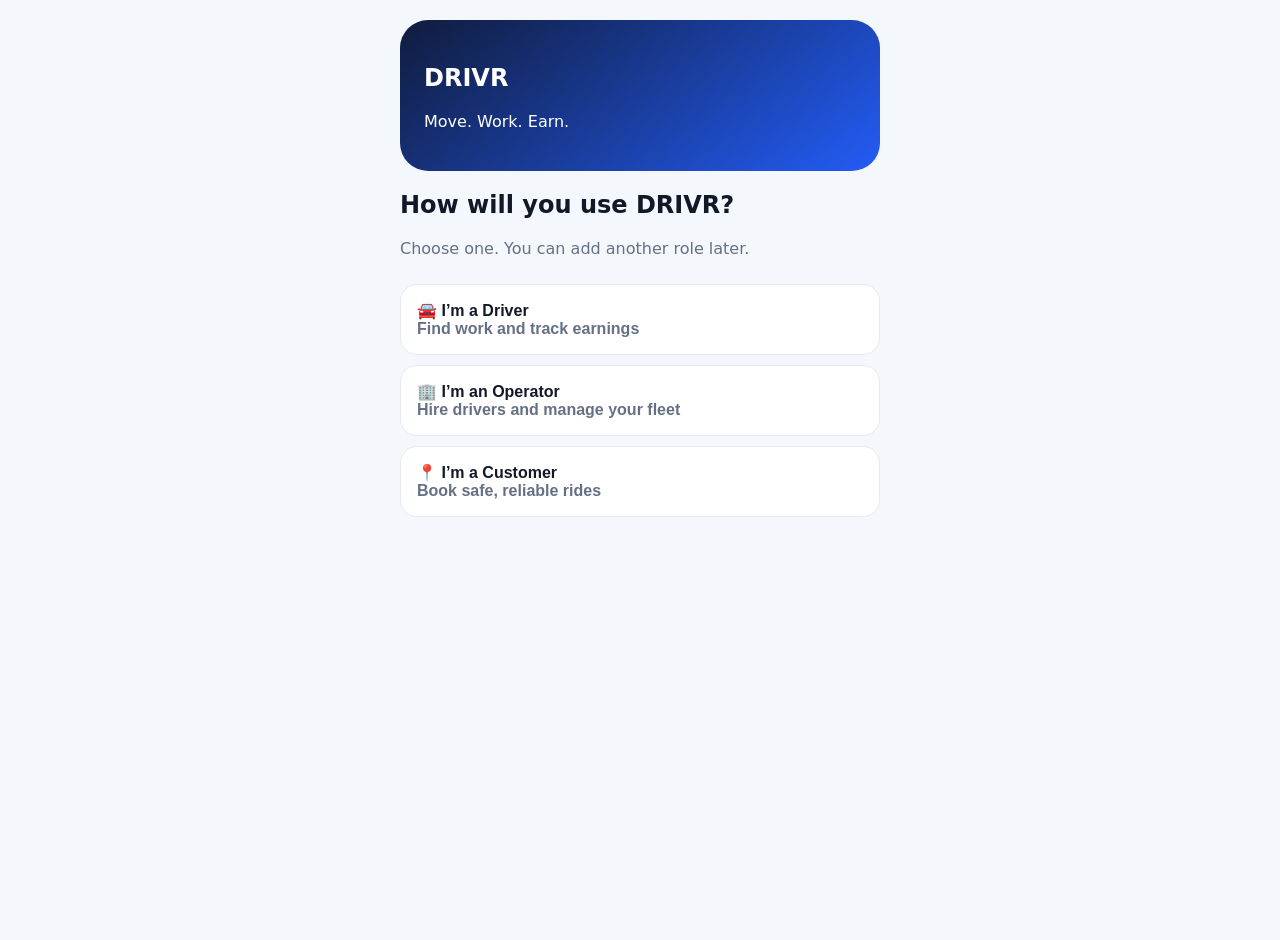
==== drivr/index.html @ 3d262dad "Publish DRIVR mobile prototype" ====
<!doctype html><html><head><meta charset="utf-8"><meta name="viewport" content="width=device-width,initial-scale=1"><title>DRIVR Prototype</title><style>body{margin:0;font-family:system-ui;background:#f4f7fb;color:#111827}.app{max-width:480px;margin:auto;min-height:100vh;padding:20px}.screen{display:none}.screen.on{display:block}.hero{background:linear-gradient(145deg,#101c3d,#235cf6);color:#fff;padding:24px;border-radius:28px}.card{background:#fff;border:1px solid #e5eaf1;border-radius:22px;padding:18px;margin-top:14px;box-shadow:0 12px 30px rgba(24,43,84,.08)}button{width:100%;min-height:56px;border:0;border-radius:17px;font-weight:800;font-size:16px;margin-top:10px}.blue{background:#235cf6;color:#fff}.green{background:#18a66a;color:#fff}.role{background:#fff;border:1px solid #e5eaf1;color:#111827;text-align:left;padding:16px}.muted{color:#667085}.nav{position:fixed;bottom:0;left:50%;transform:translateX(-50%);width:min(480px,100%);display:grid;grid-template-columns:repeat(5,1fr);background:#fff;border-top:1px solid #e5eaf1}.nav button{margin:0;border-radius:0;background:#fff;color:#667085;font-size:11px}.hidden{display:none!important}input{width:100%;height:54px;border:1px solid #e5eaf1;border-radius:15px;padding:0 14px;box-sizing:border-box;font-size:16px}.grid{display:grid;grid-template-columns:1fr 1fr;gap:10px}.tile{background:#fff;border:1px solid #e5eaf1;border-radius:20px;padding:16px;min-height:110px}.tile b{display:block;font-size:17px}.tile span{font-size:13px;color:#667085}.info{display:flex;justify-content:space-between;padding:12px 0;border-top:1px solid #e5eaf1}.info:first-child{border-top:0}@media(max-width:360px){.grid{grid-template-columns:1fr}}</style></head><body><div class="app"><section id="welcome" class="screen on"><div class="hero"><h1>DRIVR</h1><p>Move. Work. Earn.</p></div><h2>How will you use DRIVR?</h2><p class="muted">Choose one. You can add another role later.</p><button class="role" onclick="choose('d')">🚘 <b>I’m a Driver</b><br><span class="muted">Find work and track earnings</span></button><button class="role" onclick="choose('o')">🏢 <b>I’m an Operator</b><br><span class="muted">Hire drivers and manage your fleet</span></button><button class="role" onclick="choose('c')">📍 <b>I’m a Customer</b><br><span class="muted">Book safe, reliable rides</span></button></section><section id="login" class="screen"><h1>Enter your mobile number</h1><p class="muted">We’ll send a one-time code. Existing accounts are recognized automatically.</p><input placeholder="Mobile number"><button class="blue" onclick="enter()">Continue</button></section><section id="driver" class="screen"><div class="hero"><p>✓ Verified Driver</p><h1>Ready to earn?</h1><p>Jobs that match your schedule appear here.</p></div><div class="grid"><div class="tile"><b>💼 Find work</b><span>Part-time, reliever or full-time</span></div><div class="tile"><b>🚘 My shift</b><span>Target, bookings and bonuses</span></div><div class="tile"><b>⛽ Fuel prices</b><span>Nearby station prices</span></div><div class="tile"><b>🪪 Driver Passport</b><span>Your verified career profile</span></div></div><div class="card"><h2>Recommended job</h2><div class="info"><span>Revenue target</span><b>₱2,500/day</b></div><div class="info"><span>Your share</span><b>70% excess</b></div><div class="info"><span>Fuel</span><b>Operator pays</b></div><button class="blue">View opportunity</button></div></section><section id="operator" class="screen"><div class="hero"><p>✓ Verified Operator</p><h1>Fleet Dashboard</h1><p>Drivers, vehicles, protection and money in one place.</p></div><div class="grid"><div class="tile"><b>👥 Find drivers</b><span>Search verified professionals</span></div><div class="tile"><b>🚘 Fleet</b><span>Vehicles and assignments</span></div><div class="tile"><b>⛽ Fuel</b><span>Prices and efficiency</span></div><div class="tile"><b>₱ Money</b><span>Settlements and ad income</span></div></div></section><section id="customer" class="screen"><div class="hero"><h1>Where are you going?</h1><p>Book from verified drivers and operators.</p></div><div class="card"><input placeholder="Pickup"><input style="margin-top:10px" placeholder="Destination"><button class="blue">See ride options</button></div></section></div><script>let role='d';function show(id){document.querySelectorAll('.screen').forEach(x=>x.classList.remove('on'));document.getElementById(id).classList.add('on')}function choose(r){role=r;show('login')}function enter(){show(role==='d'?'driver':role==='o'?'operator':'customer')}</script></body></html>
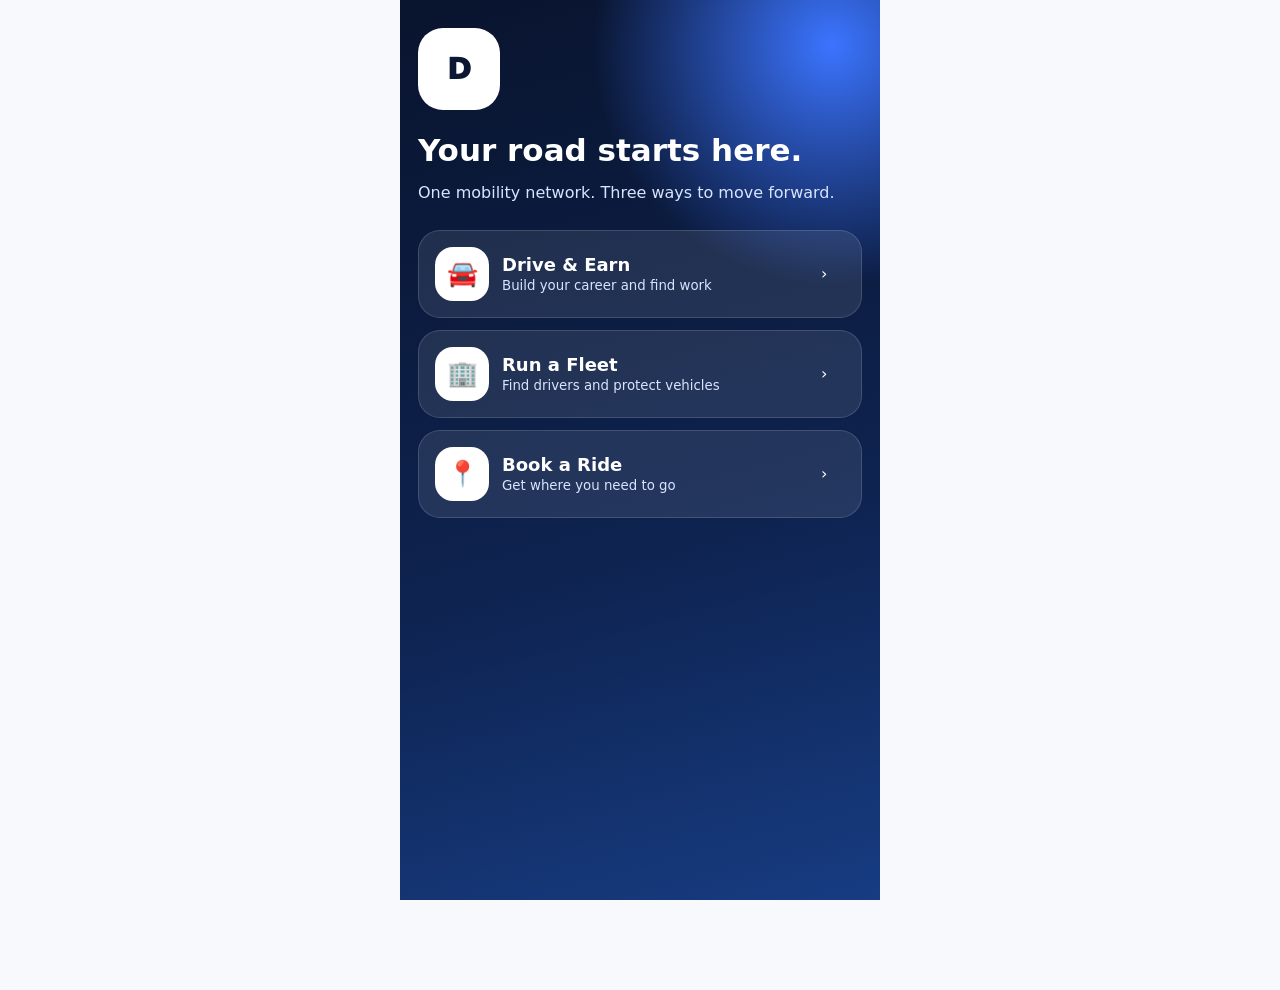
==== commit 48cc6570: "Upgrade DRIVR demo to V5 road interface" ====
--- a/drivr/index.html
+++ b/drivr/index.html
@@ -1 +1 @@
-<!doctype html><html><head><meta charset="utf-8"><meta name="viewport" content="width=device-width,initial-scale=1"><title>DRIVR Prototype</title><style>body{margin:0;font-family:system-ui;background:#f4f7fb;color:#111827}.app{max-width:480px;margin:auto;min-height:100vh;padding:20px}.screen{display:none}.screen.on{display:block}.hero{background:linear-gradient(145deg,#101c3d,#235cf6);color:#fff;padding:24px;border-radius:28px}.card{background:#fff;border:1px solid #e5eaf1;border-radius:22px;padding:18px;margin-top:14px;box-shadow:0 12px 30px rgba(24,43,84,.08)}button{width:100%;min-height:56px;border:0;border-radius:17px;font-weight:800;font-size:16px;margin-top:10px}.blue{background:#235cf6;color:#fff}.green{background:#18a66a;color:#fff}.role{background:#fff;border:1px solid #e5eaf1;color:#111827;text-align:left;padding:16px}.muted{color:#667085}.nav{position:fixed;bottom:0;left:50%;transform:translateX(-50%);width:min(480px,100%);display:grid;grid-template-columns:repeat(5,1fr);background:#fff;border-top:1px solid #e5eaf1}.nav button{margin:0;border-radius:0;background:#fff;color:#667085;font-size:11px}.hidden{display:none!important}input{width:100%;height:54px;border:1px solid #e5eaf1;border-radius:15px;padding:0 14px;box-sizing:border-box;font-size:16px}.grid{display:grid;grid-template-columns:1fr 1fr;gap:10px}.tile{background:#fff;border:1px solid #e5eaf1;border-radius:20px;padding:16px;min-height:110px}.tile b{display:block;font-size:17px}.tile span{font-size:13px;color:#667085}.info{display:flex;justify-content:space-between;padding:12px 0;border-top:1px solid #e5eaf1}.info:first-child{border-top:0}@media(max-width:360px){.grid{grid-template-columns:1fr}}</style></head><body><div class="app"><section id="welcome" class="screen on"><div class="hero"><h1>DRIVR</h1><p>Move. Work. Earn.</p></div><h2>How will you use DRIVR?</h2><p class="muted">Choose one. You can add another role later.</p><button class="role" onclick="choose('d')">🚘 <b>I’m a Driver</b><br><span class="muted">Find work and track earnings</span></button><button class="role" onclick="choose('o')">🏢 <b>I’m an Operator</b><br><span class="muted">Hire drivers and manage your fleet</span></button><button class="role" onclick="choose('c')">📍 <b>I’m a Customer</b><br><span class="muted">Book safe, reliable rides</span></button></section><section id="login" class="screen"><h1>Enter your mobile number</h1><p class="muted">We’ll send a one-time code. Existing accounts are recognized automatically.</p><input placeholder="Mobile number"><button class="blue" onclick="enter()">Continue</button></section><section id="driver" class="screen"><div class="hero"><p>✓ Verified Driver</p><h1>Ready to earn?</h1><p>Jobs that match your schedule appear here.</p></div><div class="grid"><div class="tile"><b>💼 Find work</b><span>Part-time, reliever or full-time</span></div><div class="tile"><b>🚘 My shift</b><span>Target, bookings and bonuses</span></div><div class="tile"><b>⛽ Fuel prices</b><span>Nearby station prices</span></div><div class="tile"><b>🪪 Driver Passport</b><span>Your verified career profile</span></div></div><div class="card"><h2>Recommended job</h2><div class="info"><span>Revenue target</span><b>₱2,500/day</b></div><div class="info"><span>Your share</span><b>70% excess</b></div><div class="info"><span>Fuel</span><b>Operator pays</b></div><button class="blue">View opportunity</button></div></section><section id="operator" class="screen"><div class="hero"><p>✓ Verified Operator</p><h1>Fleet Dashboard</h1><p>Drivers, vehicles, protection and money in one place.</p></div><div class="grid"><div class="tile"><b>👥 Find drivers</b><span>Search verified professionals</span></div><div class="tile"><b>🚘 Fleet</b><span>Vehicles and assignments</span></div><div class="tile"><b>⛽ Fuel</b><span>Prices and efficiency</span></div><div class="tile"><b>₱ Money</b><span>Settlements and ad income</span></div></div></section><section id="customer" class="screen"><div class="hero"><h1>Where are you going?</h1><p>Book from verified drivers and operators.</p></div><div class="card"><input placeholder="Pickup"><input style="margin-top:10px" placeholder="Destination"><button class="blue">See ride options</button></div></section></div><script>let role='d';function show(id){document.querySelectorAll('.screen').forEach(x=>x.classList.remove('on'));document.getElementById(id).classList.add('on')}function choose(r){role=r;show('login')}function enter(){show(role==='d'?'driver':role==='o'?'operator':'customer')}</script></body></html>+<!doctype html><html><head><meta charset="utf-8"><meta name="viewport" content="width=device-width,initial-scale=1,viewport-fit=cover"><title>DRIVR V5</title><style>:root{--n:#0b1733;--b:#2b66f6;--g:#16a56b;--a:#f4a62a;--p:#f7f9fc;--i:#101828;--m:#667085;--l:#e4e9f1}*{box-sizing:border-box}body{margin:0;background:var(--p);font-family:system-ui,-apple-system,Segoe UI,Roboto,sans-serif;color:var(--i)}.app{max-width:480px;margin:auto;min-height:100vh}.screen{display:none;min-height:100vh;padding-bottom:90px}.on{display:block}.top{height:64px;padding:0 16px;display:flex;align-items:center;justify-content:space-between}.logo{font-weight:950;letter-spacing:.08em}.logo b{color:var(--b)}.content{padding:0 16px 22px}h1{font-size:31px;line-height:1.05;margin:0}h2{font-size:22px;margin:0}h3{font-size:18px;margin:0}.muted{color:var(--m)}button,input{font:inherit}.btn{min-height:54px;border:0;border-radius:18px;padding:0 18px;font-weight:850}.primary{background:var(--b);color:#fff}.full{width:100%}.ib{width:46px;height:46px;border:1px solid var(--l);border-radius:15px;background:#fff}.welcome{min-height:100vh;background:radial-gradient(circle at 90% 5%,#3b74ff,transparent 25%),linear-gradient(165deg,#09142e,#0e2350 60%,#173c82);color:#fff;padding:28px 18px}.mark{width:82px;height:82px;border-radius:25px;background:#fff;color:var(--n);display:grid;place-items:center;font-size:29px;font-weight:950}.roles{display:grid;gap:12px;margin-top:28px}.role{display:grid;grid-template-columns:54px 1fr 24px;gap:13px;align-items:center;text-align:left;border:1px solid #ffffff24;background:#ffffff18;color:#fff;border-radius:22px;padding:16px}.ri{width:54px;height:54px;border-radius:18px;background:#fff;color:var(--n);display:grid;place-items:center;font-size:25px}.role b{font-size:18px}.role small{display:block;color:#d8e4ff;margin-top:3px}.card{background:#fff;border:1px solid var(--l);border-radius:24px;padding:18px;box-shadow:0 14px 38px #10234b1f}.hero{background:linear-gradient(145deg,#0d1b3d,#194cc5 65%,#3679ff);color:#fff;border-radius:28px;padding:21px}.badge{display:inline-flex;padding:7px 10px;border-radius:999px;font-size:12px;font-weight:850}.ok{background:#e9f8f1;color:#128256}.info{background:#eef4ff;color:#2456d9}.warn{background:#fff3de;color:#955d00}.road{position:relative;margin-top:18px}.road:before{content:'';position:absolute;left:19px;top:12px;bottom:12px;width:6px;background:linear-gradient(var(--g) 0 55%,#d7dde7 55%);border-radius:99px}.stop{position:relative;display:grid;grid-template-columns:44px 1fr auto;gap:12px;align-items:center;padding:10px 0}.dot{width:44px;height:44px;border-radius:50%;background:#fff;border:5px solid #d7dde7;z-index:2;display:grid;place-items:center;font-weight:950}.done .dot{border-color:var(--g);color:var(--g)}.live .dot{border-color:var(--b);background:var(--b);color:#fff;box-shadow:0 0 0 7px #eaf0ff}.stop small{display:block;color:var(--m);font-size:13px}.section{margin:24px 2px 12px}.actions{display:grid;grid-template-columns:1.2fr .8fr;gap:12px}.action{border:0;border-radius:24px;padding:18px;text-align:left;min-height:142px}.dark{background:var(--n);color:#fff}.soft{background:#dff5ec;color:#103a2b}.action b{display:block;font-size:19px;margin-top:18px}.action small{display:block;margin-top:4px;opacity:.75}.metric{display:flex;justify-content:space-between;padding:12px 0;border-top:1px solid var(--l)}.metric:first-child{border-top:0}.nav{position:fixed;left:50%;bottom:0;transform:translateX(-50%);width:min(480px,100%);display:grid;grid-template-columns:repeat(5,1fr);background:#fffffff5;border-top:1px solid var(--l);padding:7px 8px 8px;z-index:50}.nav button{height:61px;border:0;background:transparent;border-radius:16px;color:#7a8493;font-size:11px;font-weight:800}.nav .active{background:#eef4ff;color:var(--b)}.ni{display:block;font-size:20px;margin-bottom:5px}.job{background:#fff;border:1px solid var(--l);border-radius:25px;overflow:hidden}.jobtop{height:135px;background:linear-gradient(120deg,#ecf3ff,#dde9ff);padding:18px;display:flex;justify-content:space-between;align-items:center}.car{font-size:66px}.jobbody{padding:18px}.map{height:230px;border-radius:28px;background:linear-gradient(35deg,transparent 47%,#dde4ed 48%,#dde4ed 52%,transparent 53%),linear-gradient(120deg,transparent 47%,#e3e8ef 48%,#e3e8ef 52%,transparent 53%),#eef2f6;background-size:80px 80px,110px 110px;position:relative}.pulse{position:absolute;width:42px;height:42px;border-radius:50%;background:var(--b);color:#fff;display:grid;place-items:center;box-shadow:0 0 0 10px #2b66f624;left:47%;top:43%}.floating{margin-top:-30px;position:relative;z-index:3}.money{font-size:39px;font-weight:950}.progress{height:14px;border-radius:999px;background:#e7ecf2;overflow:hidden}.progress div{height:100%;background:linear-gradient(90deg,var(--g),#b8f36a)}.hidden{display:none!important}@media(max-width:360px){.actions{grid-template-columns:1fr}}</style></head><body><div class="app"><section id="welcome" class="screen on"><div class="welcome"><div class="mark">D</div><h1 style="margin-top:24px">Your road starts here.</h1><p style="color:#d8e4ff">One mobility network. Three ways to move forward.</p><div class="roles"><button class="role" onclick="choose('d')"><div class="ri">🚘</div><div><b>Drive & Earn</b><small>Build your career and find work</small></div><div>›</div></button><button class="role" onclick="choose('o')"><div class="ri">🏢</div><div><b>Run a Fleet</b><small>Find drivers and protect vehicles</small></div><div>›</div></button><button class="role" onclick="choose('c')"><div class="ri">📍</div><div><b>Book a Ride</b><small>Get where you need to go</small></div><div>›</div></button></div></div></section><section id="login" class="screen"><div class="top"><button class="ib" onclick="go('welcome')">←</button><div class="logo"><b>DRIVR</b></div><div></div></div><div class="content" style="padding-top:34px"><span id="rb" class="badge info">Driver</span><h1 style="margin-top:14px">Continue with your number</h1><p class="muted">New here? We’ll create your account. Returning? We’ll bring you back in.</p><input style="width:100%;height:56px;border:1px solid var(--l);border-radius:17px;padding:0 15px;font-size:16px" placeholder="+63 9XX XXX XXXX"><button class="btn primary full" style="margin-top:14px" onclick="enter()">Continue</button></div></section><section id="dh" class="screen"><div class="top"><div class="logo"><b>DRIVR</b></div><button class="ib">🔔</button></div><div class="content"><div class="hero"><span class="badge ok">✓ Verified Driver</span><h1 style="margin-top:12px">You’re on the road.</h1><p style="color:#d8e4ff">Your career, work and money move with you.</p><div class="road"><div class="stop done"><div class="dot">✓</div><div><b>Verified</b><small>Passport ready</small></div><strong>Done</strong></div><div class="stop done"><div class="dot">✓</div><div><b>Available</b><small>Visible to operators</small></div><strong>Live</strong></div><div class="stop live"><div class="dot">3</div><div><b>Choose work</b><small>4 matches today</small></div><strong>Now</strong></div><div class="stop"><div class="dot">4</div><div><b>Earn</b><small>Clear target → keep excess</small></div></div><div class="stop"><div class="dot">5</div><div><b>Get paid</b><small>Transparent settlement</small></div></div></div></div><div class="section"><h2>What’s next?</h2></div><div class="actions"><button class="action dark" onclick="go('dj')">💼<b>Find work</b><small>Verified operator opportunities</small></button><button class="action soft" onclick="go('ds')">⚡<b>My shift</b><small>Target + earnings</small></button></div><div class="section"><h2>Today at a glance</h2></div><div class="card"><div class="metric"><span>Trust score</span><strong>94</strong></div><div class="metric"><span>Jobs matching you</span><strong>4</strong></div><div class="metric"><span>This week</span><strong>₱5,920</strong></div><div class="metric"><span>Documents</span><strong style="color:var(--g)">All valid</strong></div></div></div></section><section id="dj" class="screen"><div class="top"><h2>Opportunities</h2><button class="ib">⚙</button></div><div class="content"><div class="job"><div class="jobtop"><div><span class="badge ok">Best match</span><h2 style="margin-top:10px">Weekend Reliever</h2><p class="muted">Dasmariñas · Sat–Sun</p></div><div class="car">🚙</div></div><div class="jobbody"><div class="metric"><span>Target first</span><strong>₱2,500/day</strong></div><div class="metric"><span>You keep</span><strong>70% of excess</strong></div><div class="metric"><span>Fuel</span><strong>Operator pays</strong></div><div class="metric"><span>Typical revenue</span><strong>₱3,700/day</strong></div><button class="btn primary full" style="margin-top:14px">Open opportunity</button></div></div></div></section><section id="ds" class="screen"><div class="top"><h2>Live Shift</h2><span class="badge ok">Active</span></div><div class="content"><div class="map"><div class="pulse">🚙</div></div><div class="card floating"><div><p class="muted">Revenue today</p><div class="money">₱3,650</div><span class="badge ok">Target cleared ✓</span></div><div class="progress" style="margin-top:14px"><div style="width:100%"></div></div><p class="muted">₱2,500 target cleared. You are now earning your excess share.</p><div class="metric"><span>Your excess share</span><strong>₱805</strong></div><div class="metric"><span>Fuel reward</span><strong style="color:var(--g)">+₱200</strong></div><div class="metric"><span>Ad share</span><strong style="color:var(--g)">+₱125</strong></div><div class="metric"><span>Performance</span><strong style="color:var(--g)">+₱150</strong></div></div></div></section><section id="dw" class="screen"><div class="top"><h2>Money</h2></div><div class="content"><div class="hero"><p style="color:#d8e4ff">This week</p><div class="money">₱5,920</div><p style="color:#d8e4ff">Next payout Friday · funded</p></div></div></section><section id="dp" class="screen"><div class="top"><h2>Passport</h2></div><div class="content"><div class="card"><span class="badge ok">✓ Fully verified</span><h1 style="margin-top:12px">Driver Passport</h1><p class="muted">Your professional identity travels with you.</p><div class="metric"><span>License</span><strong>Verified</strong></div><div class="metric"><span>NBI</span><strong>Verified</strong></div><div class="metric"><span>Assignments</span><strong>182</strong></div><div class="metric"><span>Trust score</span><strong>94</strong></div></div></div></section><section id="oh" class="screen"><div class="top"><div class="logo"><b>DRIVR</b> FLEET</div><button class="ib">🔔</button></div><div class="content"><div class="hero"><span class="badge ok">✓ Verified Operator</span><h1 style="margin-top:12px">Your fleet is moving.</h1><p style="color:#d8e4ff">24 of 28 vehicles active right now.</p><div class="road"><div class="stop done"><div class="dot">✓</div><div><b>24 active</b><small>Drivers assigned</small></div></div><div class="stop live"><div class="dot">!</div><div><b>4 need drivers</b><small>2 urgent today</small></div><strong>Act</strong></div><div class="stop"><div class="dot">3</div><div><b>Settle payouts</b><small>₱12,650 upcoming</small></div></div></div></div><div class="section"><h2>Control deck</h2></div><div class="actions"><button class="action dark" onclick="go('od')">👥<b>Fill empty seats</b><small>Match verified drivers</small></button><button class="action soft" onclick="go('of')">🚘<b>Fleet health</b><small>Assignments + risk</small></button></div></div></section><section id="od" class="screen"><div class="top"><h2>Driver Market</h2></div><div class="content"><div class="card"><span class="badge ok">All credentials valid</span><h2 style="margin-top:12px">Juan Dela Cruz</h2><p class="muted">Sedan / MPV · Weekends · Trust 94</p><div class="metric"><span>Assignments</span><strong>182</strong></div><div class="metric"><span>Rating</span><strong>4.93 ★</strong></div><button class="btn primary full" style="margin-top:14px">Send transparent offer</button></div></div></section><section id="of" class="screen"><div class="top"><h2>Fleet Lane</h2></div><div class="content"><div class="card"><span class="badge warn">Needs driver</span><h2 style="margin-top:12px">V-018 · Toyota Vios</h2><p class="muted">Protection active · Ad campaign active</p><button class="btn primary full">Find replacement</button></div></div></section><section id="op" class="screen"><div class="top"><h2>Protection</h2></div><div class="content"><div class="card"><h2>Every release leaves a trail.</h2><p class="muted">Identity, photos, odometer, fuel and incident evidence stay attached to the assignment.</p></div></div></section><section id="om" class="screen"><div class="top"><h2>Fleet Money</h2></div><div class="content"><div class="hero"><p style="color:#d8e4ff">Operator wallet</p><div class="money">₱48,200</div><p style="color:#d8e4ff">Payouts covered · Ads +₱4,150</p></div></div></section><section id="ch" class="screen"><div class="top"><div class="logo"><b>DRIVR</b></div><button class="ib">👤</button></div><div class="content"><div class="map"><div class="pulse">●</div></div><div class="card floating"><h1>Where to?</h1><p class="muted">Your trip starts with one simple route.</p><button class="btn primary full" onclick="go('cr')">Choose destination</button></div></div></section><section id="cr" class="screen"><div class="top"><button class="ib" onclick="go('ch')">←</button><h3>Choose your lane</h3><div></div></div><div class="content"><div class="job"><div class="jobtop"><div><span class="badge info">Best value</span><h2 style="margin-top:10px">DRIVR Saver</h2><p class="muted">5 min away · 4 seats</p></div><div class="car">🚙</div></div><div class="jobbody"><div class="metric"><span>Pickup</span><strong>5 min</strong></div><div class="metric"><span>Fare</span><strong>₱185</strong></div><button class="btn primary full">Book Saver</button></div></div></div></section><section id="ct" class="screen"><div class="top"><h2>Trips</h2></div><div class="content"><div class="card"><div class="metric"><span>Dasmariñas → Alabang</span><strong>₱285</strong></div><div class="metric"><span>Bacoor → MOA</span><strong>₱340</strong></div></div></div></section><section id="cs" class="screen"><div class="top"><h2>Safety Lane</h2></div><div class="content"><div class="hero"><h1>You’re never riding alone.</h1><p style="color:#d8e4ff">Share, call, report or get emergency help without hunting through menus.</p></div></div></section><section id="ca" class="screen"><div class="top"><h2>Account</h2></div><div class="content"><div class="card"><h2>Your DRIVR profile</h2><p class="muted">Payments, saved places and trusted contacts.</p></div></div></section><nav id="dn" class="nav hidden"><button class="active" onclick="nav(this,'dh')"><span class="ni">⌂</span>Road</button><button onclick="nav(this,'dj')"><span class="ni">💼</span>Work</button><button onclick="nav(this,'ds')"><span class="ni">⚡</span>Shift</button><button onclick="nav(this,'dw')"><span class="ni">₱</span>Money</button><button onclick="nav(this,'dp')"><span class="ni">🪪</span>Passport</button></nav><nav id="on" class="nav hidden"><button class="active" onclick="nav(this,'oh')"><span class="ni">⌂</span>Control</button><button onclick="nav(this,'od')"><span class="ni">👥</span>Drivers</button><button onclick="nav(this,'of')"><span class="ni">🚘</span>Fleet</button><button onclick="nav(this,'op')"><span class="ni">🛡</span>Protect</button><button onclick="nav(this,'om')"><span class="ni">₱</span>Money</button></nav><nav id="cn" class="nav hidden"><button class="active" onclick="nav(this,'ch')"><span class="ni">⌂</span>Route</button><button onclick="nav(this,'cr')"><span class="ni">🚙</span>Ride</button><button onclick="nav(this,'ct')"><span class="ni">🧾</span>Trips</button><button onclick="nav(this,'cs')"><span class="ni">🛡</span>Safety</button><button onclick="nav(this,'ca')"><span class="ni">👤</span>You</button></nav><script>let role='d';const ss=[...document.querySelectorAll('.screen')];function go(id){ss.forEach(s=>s.classList.remove('on'));document.getElementById(id).classList.add('on');scrollTo(0,0)}function choose(r){role=r;rb.textContent=r==='d'?'🚘 Driver':r==='o'?'🏢 Operator':'📍 Customer';go('login')}function enter(){dn.classList.toggle('hidden',role!=='d');on.classList.toggle('hidden',role!=='o');cn.classList.toggle('hidden',role!=='c');go(role==='d'?'dh':role==='o'?'oh':'ch')}function nav(b,id){b.parentElement.querySelectorAll('button').forEach(x=>x.classList.remove('active'));b.classList.add('active');go(id)}</script></div></body></html>
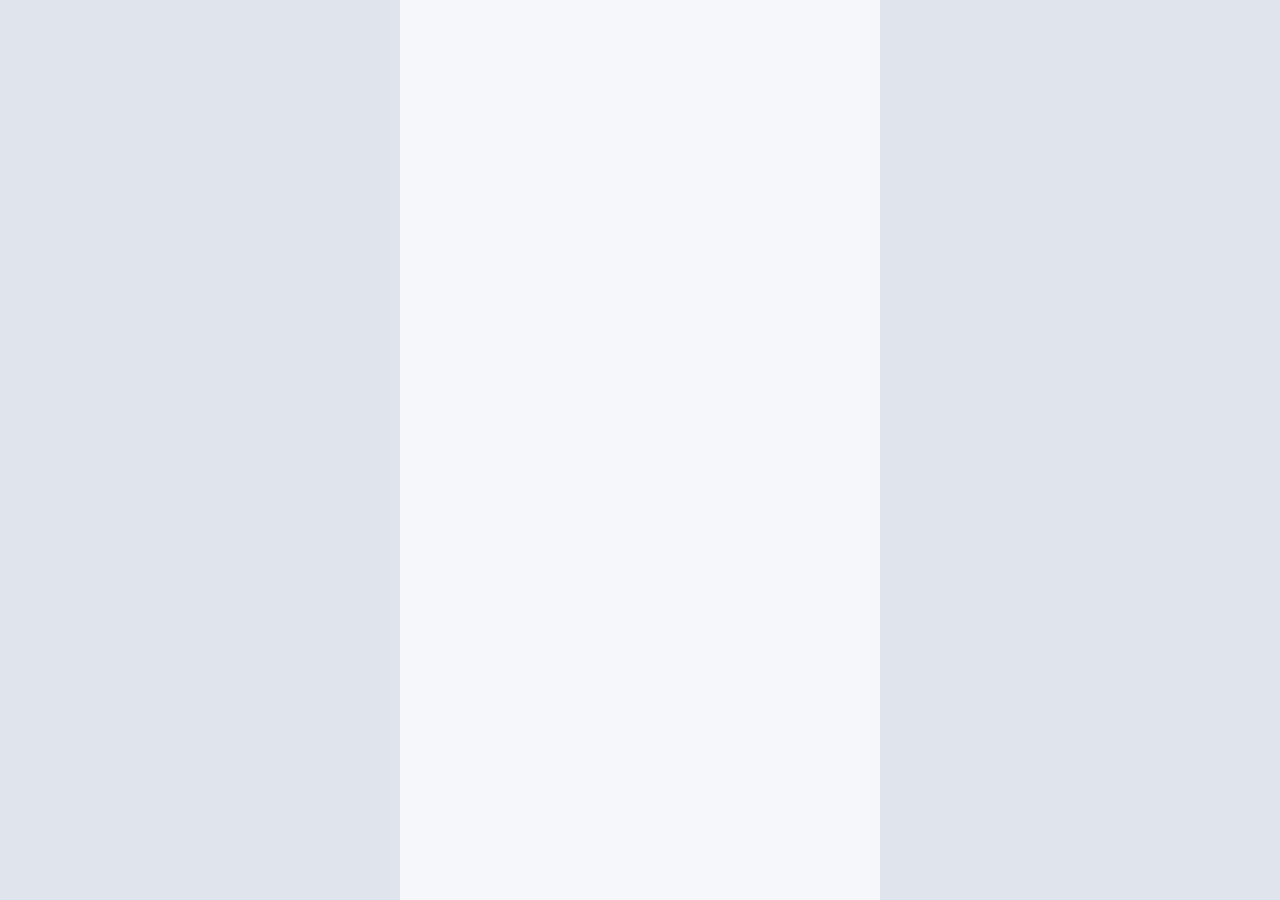
==== commit fd9a5033: "Redesign DRIVR as full interactive V6 demo" ====
--- a/drivr/index.html
+++ b/drivr/index.html
@@ -1 +1 @@
-<!doctype html><html><head><meta charset="utf-8"><meta name="viewport" content="width=device-width,initial-scale=1,viewport-fit=cover"><title>DRIVR V5</title><style>:root{--n:#0b1733;--b:#2b66f6;--g:#16a56b;--a:#f4a62a;--p:#f7f9fc;--i:#101828;--m:#667085;--l:#e4e9f1}*{box-sizing:border-box}body{margin:0;background:var(--p);font-family:system-ui,-apple-system,Segoe UI,Roboto,sans-serif;color:var(--i)}.app{max-width:480px;margin:auto;min-height:100vh}.screen{display:none;min-height:100vh;padding-bottom:90px}.on{display:block}.top{height:64px;padding:0 16px;display:flex;align-items:center;justify-content:space-between}.logo{font-weight:950;letter-spacing:.08em}.logo b{color:var(--b)}.content{padding:0 16px 22px}h1{font-size:31px;line-height:1.05;margin:0}h2{font-size:22px;margin:0}h3{font-size:18px;margin:0}.muted{color:var(--m)}button,input{font:inherit}.btn{min-height:54px;border:0;border-radius:18px;padding:0 18px;font-weight:850}.primary{background:var(--b);color:#fff}.full{width:100%}.ib{width:46px;height:46px;border:1px solid var(--l);border-radius:15px;background:#fff}.welcome{min-height:100vh;background:radial-gradient(circle at 90% 5%,#3b74ff,transparent 25%),linear-gradient(165deg,#09142e,#0e2350 60%,#173c82);color:#fff;padding:28px 18px}.mark{width:82px;height:82px;border-radius:25px;background:#fff;color:var(--n);display:grid;place-items:center;font-size:29px;font-weight:950}.roles{display:grid;gap:12px;margin-top:28px}.role{display:grid;grid-template-columns:54px 1fr 24px;gap:13px;align-items:center;text-align:left;border:1px solid #ffffff24;background:#ffffff18;color:#fff;border-radius:22px;padding:16px}.ri{width:54px;height:54px;border-radius:18px;background:#fff;color:var(--n);display:grid;place-items:center;font-size:25px}.role b{font-size:18px}.role small{display:block;color:#d8e4ff;margin-top:3px}.card{background:#fff;border:1px solid var(--l);border-radius:24px;padding:18px;box-shadow:0 14px 38px #10234b1f}.hero{background:linear-gradient(145deg,#0d1b3d,#194cc5 65%,#3679ff);color:#fff;border-radius:28px;padding:21px}.badge{display:inline-flex;padding:7px 10px;border-radius:999px;font-size:12px;font-weight:850}.ok{background:#e9f8f1;color:#128256}.info{background:#eef4ff;color:#2456d9}.warn{background:#fff3de;color:#955d00}.road{position:relative;margin-top:18px}.road:before{content:'';position:absolute;left:19px;top:12px;bottom:12px;width:6px;background:linear-gradient(var(--g) 0 55%,#d7dde7 55%);border-radius:99px}.stop{position:relative;display:grid;grid-template-columns:44px 1fr auto;gap:12px;align-items:center;padding:10px 0}.dot{width:44px;height:44px;border-radius:50%;background:#fff;border:5px solid #d7dde7;z-index:2;display:grid;place-items:center;font-weight:950}.done .dot{border-color:var(--g);color:var(--g)}.live .dot{border-color:var(--b);background:var(--b);color:#fff;box-shadow:0 0 0 7px #eaf0ff}.stop small{display:block;color:var(--m);font-size:13px}.section{margin:24px 2px 12px}.actions{display:grid;grid-template-columns:1.2fr .8fr;gap:12px}.action{border:0;border-radius:24px;padding:18px;text-align:left;min-height:142px}.dark{background:var(--n);color:#fff}.soft{background:#dff5ec;color:#103a2b}.action b{display:block;font-size:19px;margin-top:18px}.action small{display:block;margin-top:4px;opacity:.75}.metric{display:flex;justify-content:space-between;padding:12px 0;border-top:1px solid var(--l)}.metric:first-child{border-top:0}.nav{position:fixed;left:50%;bottom:0;transform:translateX(-50%);width:min(480px,100%);display:grid;grid-template-columns:repeat(5,1fr);background:#fffffff5;border-top:1px solid var(--l);padding:7px 8px 8px;z-index:50}.nav button{height:61px;border:0;background:transparent;border-radius:16px;color:#7a8493;font-size:11px;font-weight:800}.nav .active{background:#eef4ff;color:var(--b)}.ni{display:block;font-size:20px;margin-bottom:5px}.job{background:#fff;border:1px solid var(--l);border-radius:25px;overflow:hidden}.jobtop{height:135px;background:linear-gradient(120deg,#ecf3ff,#dde9ff);padding:18px;display:flex;justify-content:space-between;align-items:center}.car{font-size:66px}.jobbody{padding:18px}.map{height:230px;border-radius:28px;background:linear-gradient(35deg,transparent 47%,#dde4ed 48%,#dde4ed 52%,transparent 53%),linear-gradient(120deg,transparent 47%,#e3e8ef 48%,#e3e8ef 52%,transparent 53%),#eef2f6;background-size:80px 80px,110px 110px;position:relative}.pulse{position:absolute;width:42px;height:42px;border-radius:50%;background:var(--b);color:#fff;display:grid;place-items:center;box-shadow:0 0 0 10px #2b66f624;left:47%;top:43%}.floating{margin-top:-30px;position:relative;z-index:3}.money{font-size:39px;font-weight:950}.progress{height:14px;border-radius:999px;background:#e7ecf2;overflow:hidden}.progress div{height:100%;background:linear-gradient(90deg,var(--g),#b8f36a)}.hidden{display:none!important}@media(max-width:360px){.actions{grid-template-columns:1fr}}</style></head><body><div class="app"><section id="welcome" class="screen on"><div class="welcome"><div class="mark">D</div><h1 style="margin-top:24px">Your road starts here.</h1><p style="color:#d8e4ff">One mobility network. Three ways to move forward.</p><div class="roles"><button class="role" onclick="choose('d')"><div class="ri">🚘</div><div><b>Drive & Earn</b><small>Build your career and find work</small></div><div>›</div></button><button class="role" onclick="choose('o')"><div class="ri">🏢</div><div><b>Run a Fleet</b><small>Find drivers and protect vehicles</small></div><div>›</div></button><button class="role" onclick="choose('c')"><div class="ri">📍</div><div><b>Book a Ride</b><small>Get where you need to go</small></div><div>›</div></button></div></div></section><section id="login" class="screen"><div class="top"><button class="ib" onclick="go('welcome')">←</button><div class="logo"><b>DRIVR</b></div><div></div></div><div class="content" style="padding-top:34px"><span id="rb" class="badge info">Driver</span><h1 style="margin-top:14px">Continue with your number</h1><p class="muted">New here? We’ll create your account. Returning? We’ll bring you back in.</p><input style="width:100%;height:56px;border:1px solid var(--l);border-radius:17px;padding:0 15px;font-size:16px" placeholder="+63 9XX XXX XXXX"><button class="btn primary full" style="margin-top:14px" onclick="enter()">Continue</button></div></section><section id="dh" class="screen"><div class="top"><div class="logo"><b>DRIVR</b></div><button class="ib">🔔</button></div><div class="content"><div class="hero"><span class="badge ok">✓ Verified Driver</span><h1 style="margin-top:12px">You’re on the road.</h1><p style="color:#d8e4ff">Your career, work and money move with you.</p><div class="road"><div class="stop done"><div class="dot">✓</div><div><b>Verified</b><small>Passport ready</small></div><strong>Done</strong></div><div class="stop done"><div class="dot">✓</div><div><b>Available</b><small>Visible to operators</small></div><strong>Live</strong></div><div class="stop live"><div class="dot">3</div><div><b>Choose work</b><small>4 matches today</small></div><strong>Now</strong></div><div class="stop"><div class="dot">4</div><div><b>Earn</b><small>Clear target → keep excess</small></div></div><div class="stop"><div class="dot">5</div><div><b>Get paid</b><small>Transparent settlement</small></div></div></div></div><div class="section"><h2>What’s next?</h2></div><div class="actions"><button class="action dark" onclick="go('dj')">💼<b>Find work</b><small>Verified operator opportunities</small></button><button class="action soft" onclick="go('ds')">⚡<b>My shift</b><small>Target + earnings</small></button></div><div class="section"><h2>Today at a glance</h2></div><div class="card"><div class="metric"><span>Trust score</span><strong>94</strong></div><div class="metric"><span>Jobs matching you</span><strong>4</strong></div><div class="metric"><span>This week</span><strong>₱5,920</strong></div><div class="metric"><span>Documents</span><strong style="color:var(--g)">All valid</strong></div></div></div></section><section id="dj" class="screen"><div class="top"><h2>Opportunities</h2><button class="ib">⚙</button></div><div class="content"><div class="job"><div class="jobtop"><div><span class="badge ok">Best match</span><h2 style="margin-top:10px">Weekend Reliever</h2><p class="muted">Dasmariñas · Sat–Sun</p></div><div class="car">🚙</div></div><div class="jobbody"><div class="metric"><span>Target first</span><strong>₱2,500/day</strong></div><div class="metric"><span>You keep</span><strong>70% of excess</strong></div><div class="metric"><span>Fuel</span><strong>Operator pays</strong></div><div class="metric"><span>Typical revenue</span><strong>₱3,700/day</strong></div><button class="btn primary full" style="margin-top:14px">Open opportunity</button></div></div></div></section><section id="ds" class="screen"><div class="top"><h2>Live Shift</h2><span class="badge ok">Active</span></div><div class="content"><div class="map"><div class="pulse">🚙</div></div><div class="card floating"><div><p class="muted">Revenue today</p><div class="money">₱3,650</div><span class="badge ok">Target cleared ✓</span></div><div class="progress" style="margin-top:14px"><div style="width:100%"></div></div><p class="muted">₱2,500 target cleared. You are now earning your excess share.</p><div class="metric"><span>Your excess share</span><strong>₱805</strong></div><div class="metric"><span>Fuel reward</span><strong style="color:var(--g)">+₱200</strong></div><div class="metric"><span>Ad share</span><strong style="color:var(--g)">+₱125</strong></div><div class="metric"><span>Performance</span><strong style="color:var(--g)">+₱150</strong></div></div></div></section><section id="dw" class="screen"><div class="top"><h2>Money</h2></div><div class="content"><div class="hero"><p style="color:#d8e4ff">This week</p><div class="money">₱5,920</div><p style="color:#d8e4ff">Next payout Friday · funded</p></div></div></section><section id="dp" class="screen"><div class="top"><h2>Passport</h2></div><div class="content"><div class="card"><span class="badge ok">✓ Fully verified</span><h1 style="margin-top:12px">Driver Passport</h1><p class="muted">Your professional identity travels with you.</p><div class="metric"><span>License</span><strong>Verified</strong></div><div class="metric"><span>NBI</span><strong>Verified</strong></div><div class="metric"><span>Assignments</span><strong>182</strong></div><div class="metric"><span>Trust score</span><strong>94</strong></div></div></div></section><section id="oh" class="screen"><div class="top"><div class="logo"><b>DRIVR</b> FLEET</div><button class="ib">🔔</button></div><div class="content"><div class="hero"><span class="badge ok">✓ Verified Operator</span><h1 style="margin-top:12px">Your fleet is moving.</h1><p style="color:#d8e4ff">24 of 28 vehicles active right now.</p><div class="road"><div class="stop done"><div class="dot">✓</div><div><b>24 active</b><small>Drivers assigned</small></div></div><div class="stop live"><div class="dot">!</div><div><b>4 need drivers</b><small>2 urgent today</small></div><strong>Act</strong></div><div class="stop"><div class="dot">3</div><div><b>Settle payouts</b><small>₱12,650 upcoming</small></div></div></div></div><div class="section"><h2>Control deck</h2></div><div class="actions"><button class="action dark" onclick="go('od')">👥<b>Fill empty seats</b><small>Match verified drivers</small></button><button class="action soft" onclick="go('of')">🚘<b>Fleet health</b><small>Assignments + risk</small></button></div></div></section><section id="od" class="screen"><div class="top"><h2>Driver Market</h2></div><div class="content"><div class="card"><span class="badge ok">All credentials valid</span><h2 style="margin-top:12px">Juan Dela Cruz</h2><p class="muted">Sedan / MPV · Weekends · Trust 94</p><div class="metric"><span>Assignments</span><strong>182</strong></div><div class="metric"><span>Rating</span><strong>4.93 ★</strong></div><button class="btn primary full" style="margin-top:14px">Send transparent offer</button></div></div></section><section id="of" class="screen"><div class="top"><h2>Fleet Lane</h2></div><div class="content"><div class="card"><span class="badge warn">Needs driver</span><h2 style="margin-top:12px">V-018 · Toyota Vios</h2><p class="muted">Protection active · Ad campaign active</p><button class="btn primary full">Find replacement</button></div></div></section><section id="op" class="screen"><div class="top"><h2>Protection</h2></div><div class="content"><div class="card"><h2>Every release leaves a trail.</h2><p class="muted">Identity, photos, odometer, fuel and incident evidence stay attached to the assignment.</p></div></div></section><section id="om" class="screen"><div class="top"><h2>Fleet Money</h2></div><div class="content"><div class="hero"><p style="color:#d8e4ff">Operator wallet</p><div class="money">₱48,200</div><p style="color:#d8e4ff">Payouts covered · Ads +₱4,150</p></div></div></section><section id="ch" class="screen"><div class="top"><div class="logo"><b>DRIVR</b></div><button class="ib">👤</button></div><div class="content"><div class="map"><div class="pulse">●</div></div><div class="card floating"><h1>Where to?</h1><p class="muted">Your trip starts with one simple route.</p><button class="btn primary full" onclick="go('cr')">Choose destination</button></div></div></section><section id="cr" class="screen"><div class="top"><button class="ib" onclick="go('ch')">←</button><h3>Choose your lane</h3><div></div></div><div class="content"><div class="job"><div class="jobtop"><div><span class="badge info">Best value</span><h2 style="margin-top:10px">DRIVR Saver</h2><p class="muted">5 min away · 4 seats</p></div><div class="car">🚙</div></div><div class="jobbody"><div class="metric"><span>Pickup</span><strong>5 min</strong></div><div class="metric"><span>Fare</span><strong>₱185</strong></div><button class="btn primary full">Book Saver</button></div></div></div></section><section id="ct" class="screen"><div class="top"><h2>Trips</h2></div><div class="content"><div class="card"><div class="metric"><span>Dasmariñas → Alabang</span><strong>₱285</strong></div><div class="metric"><span>Bacoor → MOA</span><strong>₱340</strong></div></div></div></section><section id="cs" class="screen"><div class="top"><h2>Safety Lane</h2></div><div class="content"><div class="hero"><h1>You’re never riding alone.</h1><p style="color:#d8e4ff">Share, call, report or get emergency help without hunting through menus.</p></div></div></section><section id="ca" class="screen"><div class="top"><h2>Account</h2></div><div class="content"><div class="card"><h2>Your DRIVR profile</h2><p class="muted">Payments, saved places and trusted contacts.</p></div></div></section><nav id="dn" class="nav hidden"><button class="active" onclick="nav(this,'dh')"><span class="ni">⌂</span>Road</button><button onclick="nav(this,'dj')"><span class="ni">💼</span>Work</button><button onclick="nav(this,'ds')"><span class="ni">⚡</span>Shift</button><button onclick="nav(this,'dw')"><span class="ni">₱</span>Money</button><button onclick="nav(this,'dp')"><span class="ni">🪪</span>Passport</button></nav><nav id="on" class="nav hidden"><button class="active" onclick="nav(this,'oh')"><span class="ni">⌂</span>Control</button><button onclick="nav(this,'od')"><span class="ni">👥</span>Drivers</button><button onclick="nav(this,'of')"><span class="ni">🚘</span>Fleet</button><button onclick="nav(this,'op')"><span class="ni">🛡</span>Protect</button><button onclick="nav(this,'om')"><span class="ni">₱</span>Money</button></nav><nav id="cn" class="nav hidden"><button class="active" onclick="nav(this,'ch')"><span class="ni">⌂</span>Route</button><button onclick="nav(this,'cr')"><span class="ni">🚙</span>Ride</button><button onclick="nav(this,'ct')"><span class="ni">🧾</span>Trips</button><button onclick="nav(this,'cs')"><span class="ni">🛡</span>Safety</button><button onclick="nav(this,'ca')"><span class="ni">👤</span>You</button></nav><script>let role='d';const ss=[...document.querySelectorAll('.screen')];function go(id){ss.forEach(s=>s.classList.remove('on'));document.getElementById(id).classList.add('on');scrollTo(0,0)}function choose(r){role=r;rb.textContent=r==='d'?'🚘 Driver':r==='o'?'🏢 Operator':'📍 Customer';go('login')}function enter(){dn.classList.toggle('hidden',role!=='d');on.classList.toggle('hidden',role!=='o');cn.classList.toggle('hidden',role!=='c');go(role==='d'?'dh':role==='o'?'oh':'ch')}function nav(b,id){b.parentElement.querySelectorAll('button').forEach(x=>x.classList.remove('active'));b.classList.add('active');go(id)}</script></div></body></html>+<!doctype html><html lang="en"><head><meta charset="utf-8"><meta name="viewport" content="width=device-width,initial-scale=1,viewport-fit=cover"><meta name="theme-color" content="#0a1734"><title>DRIVR — Interactive Product Demo</title><link rel="stylesheet" href="app.css?v=6"></head><body><main id="app"></main><script src="app.js?v=6"></script></body></html>
--- a/drivr/app.css
+++ b/drivr/app.css
@@ -0,0 +1 @@
+:root{--ink:#0d1730;--muted:#667085;--paper:#f5f7fb;--line:#e5eaf1;--blue:#275df5;--green:#12a06a;--amber:#ee9d22;--red:#d9474f;--navy:#0a1734;--lime:#c9f36b;--shadow:0 14px 38px rgba(15,35,78,.11)}*{box-sizing:border-box}html,body{margin:0;background:#dfe4ed;font-family:Inter,system-ui,-apple-system,'Segoe UI',Roboto,Arial,sans-serif;color:var(--ink)}button,input,select{font:inherit}button{cursor:pointer;-webkit-tap-highlight-color:transparent}#app{max-width:480px;margin:auto;min-height:100vh;background:var(--paper);position:relative;overflow-x:hidden}.screen{min-height:100vh;padding-bottom:96px}.top{height:62px;padding:0 16px;display:flex;align-items:center;justify-content:space-between;position:sticky;top:0;z-index:20;background:rgba(245,247,251,.9);backdrop-filter:blur(18px)}.brand{font-size:18px;font-weight:950;letter-spacing:.11em;color:var(--navy)}.brand b{color:var(--blue)}.content{padding:0 16px 24px}h1{font-size:31px;line-height:1.05;margin:0}h2{font-size:22px;line-height:1.15;margin:0}h3{font-size:17px;line-height:1.25;margin:0}p{font-size:15.5px;line-height:1.48}.muted{color:var(--muted)}.tiny{font-size:12px;color:var(--muted)}.btn{min-height:54px;border:0;border-radius:17px;padding:0 17px;font-weight:850;font-size:15px;display:flex;align-items:center;justify-content:center;gap:8px}.btn:active,.tile:active,.role:active,.tap:active{transform:scale(.985);opacity:.9}.primary{background:var(--blue);color:#fff;box-shadow:0 10px 26px rgba(39,93,245,.22)}.dark{background:var(--navy);color:#fff}.success{background:var(--green);color:#fff}.ghost{background:#fff;color:var(--ink);border:1px solid var(--line)}.soft{background:#edf3ff;color:#2455d4}.full{width:100%}.icon{width:46px;height:46px;border:1px solid var(--line);border-radius:15px;background:#fff;display:grid;place-items:center;font-weight:900}.hero{position:relative;overflow:hidden;background:linear-gradient(145deg,#091731,#143c98 56%,#2b68ff);color:#fff;border-radius:30px;padding:22px;box-shadow:var(--shadow)}.hero:after{content:'';position:absolute;width:220px;height:220px;border:1px solid rgba(255,255,255,.13);border-radius:50%;right:-92px;bottom:-135px}.hero p{color:#d9e3ff}.badge{display:inline-flex;align-items:center;gap:6px;padding:7px 10px;border-radius:999px;font-size:12px;font-weight:850}.ok{background:#e8f8f0;color:#107d52}.blue{background:#ebf1ff;color:#2455d4}.warn{background:#fff2dc;color:#915900}.card{background:#fff;border:1px solid var(--line);border-radius:24px;padding:18px;box-shadow:var(--shadow)}.section{display:flex;align-items:end;justify-content:space-between;gap:12px;margin:24px 2px 12px}.section a{color:var(--blue);font-size:13px;font-weight:850}.row{display:flex;align-items:center;justify-content:space-between;gap:12px}.rs{display:flex;align-items:center;gap:12px}.stack{display:flex;flex-direction:column;gap:12px}.info{display:flex;justify-content:space-between;gap:14px;padding:12px 0;border-top:1px solid var(--line);font-size:14px}.info:first-child{border-top:0}.info strong{text-align:right}.money{font-size:40px;font-weight:950;letter-spacing:-.04em}.kpi{font-size:28px;font-weight:950}.welcome{min-height:100vh;background:radial-gradient(circle at 82% 4%,rgba(65,112,255,.58),transparent 25%),radial-gradient(circle at 10% 78%,rgba(18,160,106,.25),transparent 29%),linear-gradient(165deg,#071127,#0a1b3c 55%,#12336f);color:#fff;padding:28px 18px 34px}.mark{width:82px;height:82px;border-radius:25px;background:#fff;color:var(--navy);display:grid;place-items:center;font-size:30px;font-weight:950;box-shadow:0 18px 48px rgba(0,0,0,.24)}.roadglyph{margin-top:24px;height:54px;position:relative}.roadglyph:before{content:'';position:absolute;left:-18px;right:-18px;top:24px;height:7px;background:rgba(255,255,255,.16);border-radius:99px}.roadglyph:after{content:'';position:absolute;left:25%;right:28%;top:26px;border-top:3px dashed rgba(255,255,255,.7)}.roles{display:grid;gap:12px;margin-top:24px}.role{display:grid;grid-template-columns:55px 1fr 25px;gap:13px;align-items:center;text-align:left;border:1px solid rgba(255,255,255,.13);background:rgba(255,255,255,.095);backdrop-filter:blur(17px);color:#fff;border-radius:22px;padding:16px}.roleicon{width:55px;height:55px;border-radius:18px;background:#fff;color:var(--navy);display:grid;place-items:center;font-weight:950;font-size:14px}.role b{font-size:18px}.role small{display:block;color:#dce5ff;margin-top:3px;font-size:13px;line-height:1.35}.rail{position:relative;margin-top:18px}.rail:before{content:'';position:absolute;left:18px;top:18px;bottom:18px;width:5px;background:linear-gradient(var(--green) 0 48%,#d8dee8 48%);border-radius:99px}.step{display:grid;grid-template-columns:41px 1fr auto;gap:12px;align-items:center;padding:9px 0;position:relative}.dot{width:41px;height:41px;border-radius:50%;background:#fff;border:5px solid #d8dee8;display:grid;place-items:center;font-size:12px;font-weight:950;z-index:2}.done .dot{border-color:var(--green);color:var(--green)}.live .dot{border-color:var(--blue);background:var(--blue);color:#fff;box-shadow:0 0 0 7px #e9efff}.step small{display:block;color:var(--muted);margin-top:2px}.deck{display:grid;grid-template-columns:1.2fr .8fr;gap:11px}.tile{min-height:136px;border:0;border-radius:24px;padding:17px;text-align:left;box-shadow:var(--shadow)}.tile.navy{background:var(--navy);color:#fff}.tile.mint{background:#ddf5e9;color:#11392b}.tile.white{background:#fff;color:var(--ink);border:1px solid var(--line)}.tile .miniicon{width:40px;height:40px;border-radius:14px;background:rgba(255,255,255,.13);display:grid;place-items:center;font-weight:950}.tile b{display:block;font-size:18px;margin-top:19px}.tile small{display:block;margin-top:4px;opacity:.72;line-height:1.35}.nav{position:fixed;left:50%;bottom:0;transform:translateX(-50%);width:min(480px,100%);display:grid;grid-template-columns:repeat(5,1fr);background:rgba(255,255,255,.95);backdrop-filter:blur(18px);border-top:1px solid var(--line);padding:7px 7px calc(8px + env(safe-area-inset-bottom));z-index:80}.nav button{height:60px;border:0;background:transparent;border-radius:15px;color:#7a8493;font-size:10.5px;font-weight:800}.nav button.active{background:#edf3ff;color:var(--blue)}.nav b{display:block;font-size:18px;margin-bottom:4px}.search{height:54px;border:1px solid var(--line);border-radius:17px;background:#fff;display:flex;align-items:center;padding:0 14px;color:var(--muted);box-shadow:var(--shadow)}.chips{display:flex;gap:8px;overflow:auto;padding:2px 0}.chip{white-space:nowrap;height:42px;border-radius:999px;border:1px solid var(--line);background:#fff;padding:0 14px;color:var(--muted);font-weight:800}.chip.active{background:var(--navy);border-color:var(--navy);color:#fff}.job{border:1px solid var(--line);background:#fff;border-radius:26px;overflow:hidden;box-shadow:var(--shadow)}.jobvisual{height:132px;background:linear-gradient(125deg,#eaf1ff,#dbe7ff);padding:18px;display:flex;justify-content:space-between;align-items:center}.car{width:108px;height:50px;border-radius:26px 32px 14px 14px;background:#1a3470;position:relative}.car:before,.car:after{content:'';position:absolute;width:21px;height:21px;border-radius:50%;background:#111827;bottom:-9px}.car:before{left:15px}.car:after{right:15px}.car span{position:absolute;left:24px;right:24px;top:-18px;height:27px;border-radius:22px 22px 7px 7px;background:#477cff}.jobbody{padding:18px}.map{height:230px;border-radius:28px;overflow:hidden;position:relative;background:linear-gradient(32deg,transparent 47%,#dce3ec 48%,#dce3ec 52%,transparent 53%),linear-gradient(118deg,transparent 47%,#e4e9ef 48%,#e4e9ef 52%,transparent 53%),#eef2f6;background-size:83px 83px,112px 112px,auto;box-shadow:var(--shadow)}.pin{position:absolute;width:42px;height:42px;border-radius:50%;background:var(--blue);color:#fff;display:grid;place-items:center;box-shadow:0 0 0 9px rgba(39,93,245,.13);font-size:11px;font-weight:950}.pin.green{background:var(--green);box-shadow:0 0 0 9px rgba(18,160,106,.13)}.floating{position:relative;margin-top:-30px;z-index:4}.progress{height:14px;border-radius:999px;background:#e7ecf3;overflow:hidden}.progress>div{height:100%;background:linear-gradient(90deg,var(--green),var(--lime))}.avatar{width:56px;height:56px;border-radius:18px;background:#dfe8ff;display:grid;place-items:center;color:var(--blue);font-weight:950}.trust{width:72px;height:72px;border-radius:50%;background:conic-gradient(var(--green) 0 94%,#e5eaf1 94%);display:grid;place-items:center}.trust:after{content:'94';width:57px;height:57px;border-radius:50%;background:#fff;display:grid;place-items:center;font-weight:950;font-size:20px}.check{display:grid;grid-template-columns:25px 1fr auto;gap:10px;align-items:center;padding:11px 0;border-top:1px solid var(--line)}.check:first-child{border-top:0}.checki{width:24px;height:24px;border-radius:8px;background:#e8f8f0;color:var(--green);display:grid;place-items:center;font-size:12px;font-weight:950}.route{display:grid;grid-template-columns:27px 1fr;gap:11px}.rdots{position:relative}.rdots:before{content:'';position:absolute;left:10px;top:14px;bottom:14px;width:3px;background:#cbd4e1}.rdot{width:22px;height:22px;border-radius:50%;border:5px solid var(--blue);background:#fff;position:relative;z-index:2;margin-bottom:43px}.rdot:last-child{border-color:var(--green);margin-bottom:0}.rtext>div{min-height:65px}.ride{display:grid;grid-template-columns:58px 1fr auto;gap:12px;align-items:center;padding:14px 0;border-top:1px solid var(--line)}.ride:first-child{border-top:0}.ridecar{width:58px;height:40px;border-radius:18px 22px 10px 10px;background:#17326f}.toast{position:fixed;left:50%;bottom:90px;transform:translateX(-50%) translateY(20px);width:min(420px,calc(100% - 32px));background:#0f1b35;color:#fff;padding:14px 16px;border-radius:16px;z-index:100;opacity:0;pointer-events:none;transition:.25s}.toast.show{opacity:1;transform:translateX(-50%) translateY(0)}@media(max-width:360px){.deck{grid-template-columns:1fr}.role{grid-template-columns:50px 1fr 20px}.roleicon{width:50px;height:50px}}
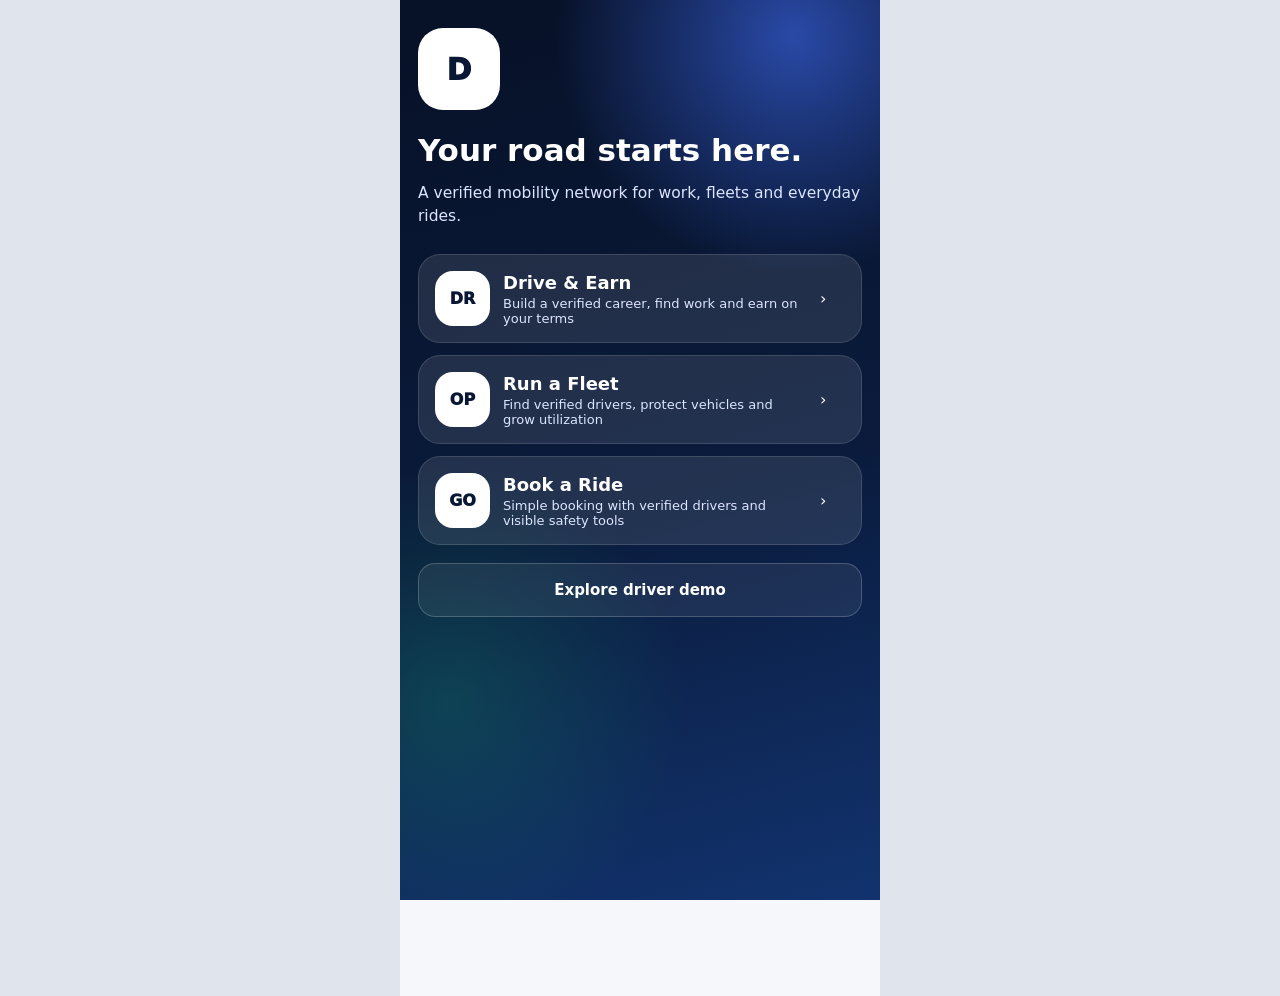
==== commit 4c1a45f2: "Replace DRIVR demo with self-contained working mobile prototype" ====
--- a/drivr/index.html
+++ b/drivr/index.html
@@ -1 +1 @@
-<!doctype html><html lang="en"><head><meta charset="utf-8"><meta name="viewport" content="width=device-width,initial-scale=1,viewport-fit=cover"><meta name="theme-color" content="#0a1734"><title>DRIVR — Interactive Product Demo</title><link rel="stylesheet" href="app.css?v=6"></head><body><main id="app"></main><script src="app.js?v=6"></script></body></html>+<!doctype html><html><head><meta charset="utf-8"><meta name="viewport" content="width=device-width,initial-scale=1,viewport-fit=cover"><meta name="theme-color" content="#0a1734"><title>DRIVR Interactive Demo</title><style>:root{--ink:#0d1730;--muted:#667085;--paper:#f5f7fb;--line:#e5eaf1;--blue:#275df5;--green:#12a06a;--amber:#ee9d22;--navy:#0a1734;--shadow:0 14px 38px rgba(15,35,78,.11)}*{box-sizing:border-box}html,body{margin:0;background:#dfe4ed;font-family:Inter,system-ui,-apple-system,Segoe UI,Roboto,Arial,sans-serif;color:var(--ink)}button,input{font:inherit}button{cursor:pointer}#app{max-width:480px;margin:auto;min-height:100vh;background:var(--paper);position:relative}.screen{display:none;min-height:100vh;padding-bottom:96px}.screen.on{display:block}.top{height:62px;padding:0 16px;display:flex;align-items:center;justify-content:space-between;position:sticky;top:0;background:rgba(245,247,251,.94);backdrop-filter:blur(18px);z-index:20}.brand{font-weight:950;letter-spacing:.1em}.brand b{color:var(--blue)}.content{padding:0 16px 24px}h1{font-size:31px;line-height:1.06;margin:0}h2{font-size:22px;margin:0}h3{font-size:17px;margin:0}p{font-size:15.5px;line-height:1.48}.muted{color:var(--muted)}.tiny{font-size:12px;color:var(--muted)}.btn{min-height:54px;border:0;border-radius:17px;padding:0 17px;font-weight:850;font-size:15px}.primary{background:var(--blue);color:#fff}.success{background:var(--green);color:#fff}.dark{background:var(--navy);color:#fff}.ghost{background:#fff;border:1px solid var(--line);color:var(--ink)}.full{width:100%}.icon{width:46px;height:46px;border:1px solid var(--line);border-radius:15px;background:#fff}.hero{background:linear-gradient(145deg,#091731,#143c98 58%,#2b68ff);color:#fff;border-radius:29px;padding:22px;box-shadow:var(--shadow)}.hero p{color:#d9e3ff}.card{background:#fff;border:1px solid var(--line);border-radius:24px;padding:18px;box-shadow:var(--shadow)}.badge{display:inline-flex;padding:7px 10px;border-radius:999px;font-size:12px;font-weight:850}.ok{background:#e8f8f0;color:#107d52}.blue{background:#ebf1ff;color:#2455d4}.warn{background:#fff2dc;color:#915900}.row{display:flex;align-items:center;justify-content:space-between;gap:12px}.section{display:flex;justify-content:space-between;align-items:end;margin:24px 2px 12px}.section a{color:var(--blue);font-size:13px;font-weight:850}.info{display:flex;justify-content:space-between;gap:14px;padding:12px 0;border-top:1px solid var(--line);font-size:14px}.info:first-child{border-top:0}.info strong{text-align:right}.deck{display:grid;grid-template-columns:1.2fr .8fr;gap:11px}.tile{min-height:136px;border:0;border-radius:24px;padding:17px;text-align:left;box-shadow:var(--shadow)}.tile.navy{background:var(--navy);color:#fff}.tile.mint{background:#ddf5e9;color:#11392b}.tile.white{background:#fff;border:1px solid var(--line)}.tile b{display:block;font-size:18px;margin-top:18px}.tile small{display:block;margin-top:4px;opacity:.72}.welcome{min-height:100vh;background:radial-gradient(circle at 82% 4%,rgba(65,112,255,.58),transparent 25%),radial-gradient(circle at 10% 78%,rgba(18,160,106,.25),transparent 29%),linear-gradient(165deg,#071127,#0a1b3c 55%,#12336f);color:#fff;padding:28px 18px}.mark{width:82px;height:82px;border-radius:25px;background:#fff;color:var(--navy);display:grid;place-items:center;font-size:30px;font-weight:950}.roles{display:grid;gap:12px;margin-top:26px}.role{display:grid;grid-template-columns:55px 1fr 25px;gap:13px;align-items:center;text-align:left;border:1px solid rgba(255,255,255,.13);background:rgba(255,255,255,.10);color:#fff;border-radius:22px;padding:16px}.roleicon{width:55px;height:55px;border-radius:18px;background:#fff;color:var(--navy);display:grid;place-items:center;font-weight:950}.role b{font-size:18px}.role small{display:block;color:#dce5ff;margin-top:3px;font-size:13px}.nav{position:fixed;left:50%;bottom:0;transform:translateX(-50%);width:min(480px,100%);display:grid;grid-template-columns:repeat(5,1fr);background:rgba(255,255,255,.95);backdrop-filter:blur(18px);border-top:1px solid var(--line);padding:7px 7px calc(8px + env(safe-area-inset-bottom));z-index:80}.nav button{height:60px;border:0;background:transparent;border-radius:15px;color:#7a8493;font-size:10.5px;font-weight:800}.nav button.active{background:#edf3ff;color:var(--blue)}.nav b{display:block;font-size:18px;margin-bottom:4px}.hidden{display:none!important}.rail{position:relative;margin-top:18px}.rail:before{content:'';position:absolute;left:18px;top:18px;bottom:18px;width:5px;background:linear-gradient(var(--green) 0 48%,#d8dee8 48%);border-radius:99px}.step{display:grid;grid-template-columns:41px 1fr auto;gap:12px;align-items:center;padding:9px 0;position:relative}.dot{width:41px;height:41px;border-radius:50%;background:#fff;border:5px solid #d8dee8;display:grid;place-items:center;font-size:12px;font-weight:950;z-index:2}.done .dot{border-color:var(--green);color:var(--green)}.live .dot{border-color:var(--blue);background:var(--blue);color:#fff;box-shadow:0 0 0 7px #e9efff}.map{height:220px;border-radius:28px;background:linear-gradient(32deg,transparent 47%,#dce3ec 48%,#dce3ec 52%,transparent 53%),linear-gradient(118deg,transparent 47%,#e4e9ef 48%,#e4e9ef 52%,transparent 53%),#eef2f6;background-size:83px 83px,112px 112px,auto;position:relative;box-shadow:var(--shadow)}.pin{position:absolute;width:42px;height:42px;border-radius:50%;background:var(--blue);color:#fff;display:grid;place-items:center;box-shadow:0 0 0 9px rgba(39,93,245,.13);font-size:11px;font-weight:950}.floating{margin-top:-28px;position:relative;z-index:3}.progress{height:14px;border-radius:999px;background:#e7ecf3;overflow:hidden}.progress div{height:100%;background:linear-gradient(90deg,var(--green),#c9f36b)}.money{font-size:40px;font-weight:950}.search{height:54px;border:1px solid var(--line);border-radius:17px;background:#fff;display:flex;align-items:center;padding:0 14px;color:var(--muted);box-shadow:var(--shadow)}.job{border:1px solid var(--line);background:#fff;border-radius:26px;box-shadow:var(--shadow);overflow:hidden}.jobhead{padding:18px;background:linear-gradient(125deg,#eaf1ff,#dbe7ff)}.jobbody{padding:18px}.avatar{width:56px;height:56px;border-radius:18px;background:#dfe8ff;display:grid;place-items:center;color:var(--blue);font-weight:950}.toast{position:fixed;left:50%;bottom:90px;transform:translateX(-50%) translateY(20px);width:min(420px,calc(100% - 32px));background:#0f1b35;color:#fff;padding:14px 16px;border-radius:16px;z-index:100;opacity:0;pointer-events:none;transition:.25s}.toast.show{opacity:1;transform:translateX(-50%) translateY(0)}@media(max-width:360px){.deck{grid-template-columns:1fr}}</style></head><body><div id="app"><section id="welcome" class="screen on"><div class="welcome"><div class="mark">D</div><h1 style="margin-top:24px">Your road starts here.</h1><p style="color:#dce5ff">A verified mobility network for work, fleets and everyday rides.</p><div class="roles"><button class="role" onclick="pick('driver')"><div class="roleicon">DR</div><div><b>Drive & Earn</b><small>Build a verified career, find work and earn on your terms</small></div><div>›</div></button><button class="role" onclick="pick('operator')"><div class="roleicon">OP</div><div><b>Run a Fleet</b><small>Find verified drivers, protect vehicles and grow utilization</small></div><div>›</div></button><button class="role" onclick="pick('customer')"><div class="roleicon">GO</div><div><b>Book a Ride</b><small>Simple booking with verified drivers and visible safety tools</small></div><div>›</div></button></div><button class="btn ghost full" style="margin-top:18px;background:#ffffff12;color:#fff;border-color:#ffffff33" onclick="demo('driver')">Explore driver demo</button></div></section><section id="auth" class="screen"><div class="top"><button class="icon" onclick="show('welcome')">←</button><div class="brand"><b>DRIVR</b></div><div style="width:46px"></div></div><div class="content" style="padding-top:30px"><span id="rolepill" class="badge blue">Drive & Earn</span><h1 style="margin-top:14px">One number. One account.</h1><p class="muted">New here? We create your account. Returning? We recognize you automatically.</p><div class="card"><input style="width:100%;height:55px;border:1px solid var(--line);border-radius:16px;padding:0 14px;font-size:16px" value="+63 9XX XXX XXXX"><button class="btn primary full" style="margin-top:12px" onclick="demo(currentRole)">Use demo account</button></div></div></section><section id="driver" class="screen"><div class="top"><div class="brand"><b>DRIVR</b></div><button class="icon" onclick="show('welcome')">↺</button></div><div class="content"><div class="hero"><span class="badge ok">Verified Professional</span><h1 style="margin-top:12px">Good morning, Juan.</h1><p>You’re available for work. Four verified operators match your schedule.</p><div class="rail"><div class="step done"><div class="dot">✓</div><div><b>Verified</b><div class="tiny">Passport complete</div></div><strong>Done</strong></div><div class="step done"><div class="dot">✓</div><div><b>Available</b><div class="tiny">Visible to operators</div></div><strong>Live</strong></div><div class="step live"><div class="dot">3</div><div><b>Choose work</b><div class="tiny">4 matches today</div></div><strong>Now</strong></div><div class="step"><div class="dot">4</div><div><b>Complete shift</b><div class="tiny">Target → earnings</div></div></div></div></div><div class="section"><h2>Your next move</h2></div><div class="deck"><button class="tile navy" onclick="show('djobs')"><b>Find work</b><small>See matched opportunities</small></button><button class="tile mint" onclick="show('dshift')"><b>My shift</b><small>Live earnings demo</small></button></div><div class="section"><h2>Smart tools</h2></div><div class="deck"><button class="tile white" onclick="show('dfuel')"><b>Fuel Radar</b><small>Best nearby value</small></button><button class="tile white" onclick="showToast('Availability saved: weekends all day')"><b>Availability</b><small>Manage your schedule</small></button></div></div></section><section id="djobs" class="screen"><div class="top"><button class="icon" onclick="show('driver')">←</button><h3>Work Market</h3><div style="width:46px"></div></div><div class="content"><div class="search">Search location, vehicle or schedule</div><div class="job" style="margin-top:14px"><div class="jobhead"><span class="badge ok">96% match</span><h2 style="margin-top:10px">Weekend Reliever</h2><p class="muted">Dasmariñas · Sat–Sun</p></div><div class="jobbody"><div class="info"><span>Operator target</span><strong>₱2,500/day</strong></div><div class="info"><span>Your excess share</span><strong>70%</strong></div><div class="info"><span>Fuel</span><strong>Operator funded</strong></div><div class="info"><span>Typical gross</span><strong>₱3,700/day</strong></div><button class="btn primary full" style="margin-top:12px" onclick="show('djob')">Open opportunity</button></div></div></div></section><section id="djob" class="screen"><div class="top"><button class="icon" onclick="show('djobs')">←</button><h3>Opportunity</h3><div style="width:46px"></div></div><div class="content"><div class="card"><span class="badge ok">Verified Operator</span><h1 style="margin-top:10px">Weekend Reliever</h1><p class="muted">Toyota Vios · Dasmariñas</p><div class="info"><span>Schedule</span><strong>Sat–Sun · 8–8</strong></div><div class="info"><span>Target</span><strong>₱2,500/day</strong></div><div class="info"><span>Your share</span><strong>70% excess</strong></div><div class="info"><span>Performance bonus</span><strong>Up to ₱300</strong></div><div class="info"><span>Ad share</span><strong>₱125/day</strong></div><button class="btn primary full" style="margin-top:12px" onclick="show('doffer')">Apply with Driver Passport</button></div></div></section><section id="doffer" class="screen"><div class="top"><button class="icon" onclick="show('djob')">←</button><h3>Offer received</h3><div style="width:46px"></div></div><div class="content"><div class="hero"><span class="badge ok">Southline Fleet</span><h1 style="margin-top:12px">You’re approved.</h1><p>The operator accepted your application.</p></div><div class="card" style="margin-top:14px"><div class="info"><span>Vehicle</span><strong>Toyota Vios V-018</strong></div><div class="info"><span>Target</span><strong>₱2,500</strong></div><div class="info"><span>Your share</span><strong>70% excess</strong></div><button class="btn success full" style="margin-top:12px" onclick="show('handover')">Accept & start handover</button></div></div></section><section id="handover" class="screen"><div class="top"><button class="icon" onclick="show('doffer')">←</button><h3>Vehicle handover</h3><div style="width:46px"></div></div><div class="content"><div class="card"><h2>Pre-shift evidence</h2><div class="info"><span>Front / rear photos</span><strong>Done</strong></div><div class="info"><span>Both sides + interior</span><strong>Done</strong></div><div class="info"><span>Odometer</span><strong>48,221 km</strong></div><div class="info"><span>Fuel</span><strong>82%</strong></div><div class="info"><span>Existing scratch</span><strong>Documented</strong></div><button class="btn success full" style="margin-top:12px" onclick="show('dshift')">Confirm & start shift</button></div></div></section><section id="dshift" class="screen"><div class="top"><button class="icon" onclick="show('driver')">←</button><h3>Live Shift</h3><span class="badge ok">Active</span></div><div class="content"><div class="map"><div class="pin" style="left:47%;top:42%">YOU</div></div><div class="card floating"><div class="row"><div><div class="tiny">Gross bookings</div><div id="gross" class="money">₱3,650</div></div><span id="targetbadge" class="badge ok">Target cleared</span></div><div class="progress" style="margin:13px 0"><div id="prog" style="width:100%"></div></div><input id="slider" type="range" min="0" max="6000" step="50" value="3650" style="width:100%;margin:12px 0"><div class="info"><span>Your 70% excess share</span><strong id="share">₱805</strong></div><div class="info"><span>Fuel reward</span><strong id="fuel">+₱200</strong></div><div class="info"><span>Ad share</span><strong id="ad">+₱125</strong></div><div class="info"><span>Performance</span><strong id="perf">+₱150</strong></div><div class="row" style="margin-top:12px"><h3>You earned</h3><div id="earned" style="font-size:28px;font-weight:950">₱1,280</div></div><button class="btn dark full" style="margin-top:12px" onclick="show('payout')">End shift</button></div></div></section><section id="payout" class="screen"><div class="content" style="padding-top:60px"><div class="hero"><span class="badge ok">Shift complete</span><h1 style="margin-top:12px">₱1,280 earned today.</h1><p>Settlement is funded for Friday.</p></div><button class="btn primary full" style="margin-top:14px" onclick="show('driver')">Back home</button></div></section><section id="dfuel" class="screen"><div class="top"><button class="icon" onclick="show('driver')">←</button><h3>Fuel Radar</h3><div style="width:46px"></div></div><div class="content"><div class="map"><div class="pin" style="left:22%;top:36%;background:var(--green)">A</div><div class="pin" style="left:65%;top:54%">B</div></div><div class="card floating"><h2>Smart pick</h2><p class="muted">Best total cost, not just cheapest pump.</p><div class="info"><span>Station A · 0.6 km</span><strong>₱59.80/L</strong></div><div class="info"><span>Station C · 2.0 km</span><strong>₱59.35/L</strong></div><button class="btn primary full" onclick="showToast('Navigation started to Station A')">Navigate</button></div></div></section><section id="operator" class="screen"><div class="top"><div class="brand"><b>DRIVR</b> FLEET</div><button class="icon" onclick="show('welcome')">↺</button></div><div class="content"><div class="hero"><span class="badge ok">Verified Operator</span><h1 style="margin-top:12px">Your fleet is moving.</h1><p>24 of 28 vehicles active. Two urgent driver gaps.</p></div><div class="section"><h2>Control deck</h2></div><div class="deck"><button class="tile navy" onclick="show('odrivers')"><b>Fill empty seats</b><small>Search verified drivers</small></button><button class="tile mint" onclick="show('ofleet')"><b>Fleet health</b><small>Vehicles and assignments</small></button></div><div class="card" style="margin-top:14px"><div class="info"><span>Utilization</span><strong>86%</strong></div><div class="info"><span>Gross bookings</span><strong>₱74,800</strong></div><div class="info"><span>Ad revenue</span><strong>₱1,850</strong></div></div></div></section><section id="odrivers" class="screen"><div class="top"><button class="icon" onclick="show('operator')">←</button><h3>Driver Market</h3><div style="width:46px"></div></div><div class="content"><div class="card"><div class="row"><div><h2>Juan Dela Cruz</h2><div class="tiny">Sedan / MPV · Weekends</div></div><div class="avatar">94</div></div><div class="info"><span>Credentials</span><strong>All valid</strong></div><div class="info"><span>Assignments</span><strong>182</strong></div><div class="info"><span>Rating</span><strong>4.93 / 5</strong></div><button class="btn primary full" style="margin-top:12px" onclick="show('ooffer')">Create offer</button></div></div></section><section id="ooffer" class="screen"><div class="top"><button class="icon" onclick="show('odrivers')">←</button><h3>Create offer</h3><div style="width:46px"></div></div><div class="content"><div class="card"><div class="info"><span>Vehicle</span><strong>Vios V-018</strong></div><div class="info"><span>Assignment</span><strong>Weekend reliever</strong></div><div class="info"><span>Target</span><strong>₱2,500/day</strong></div><div class="info"><span>Driver share</span><strong>70% excess</strong></div><div class="info"><span>Fuel</span><strong>Operator funded</strong></div><button class="btn success full" style="margin-top:12px" onclick="showToast('Offer sent to driver')">Send offer</button></div></div></section><section id="ofleet" class="screen"><div class="top"><button class="icon" onclick="show('operator')">←</button><h3>Fleet</h3><div style="width:46px"></div></div><div class="content"><div class="card"><span class="badge warn">Needs driver</span><h2 style="margin-top:10px">V-018 · Toyota Vios</h2><div class="info"><span>Protection</span><strong>Active</strong></div><div class="info"><span>Ad campaign</span><strong>Door campaign</strong></div><button class="btn primary full" style="margin-top:12px" onclick="show('odrivers')">Find driver</button></div></div></section><section id="customer" class="screen"><div class="top"><div class="brand"><b>DRIVR</b></div><button class="icon" onclick="show('welcome')">↺</button></div><div class="content"><div class="map"><div class="pin" style="left:47%;top:42%">YOU</div></div><div class="card floating"><h1>Where to?</h1><p class="muted">Simple booking with clear price before confirmation.</p><button class="btn primary full" onclick="show('rides')">Choose destination</button></div></div></section><section id="rides" class="screen"><div class="top"><button class="icon" onclick="show('customer')">←</button><h3>Choose your ride</h3><div style="width:46px"></div></div><div class="content"><div class="card"><button class="full" style="border:0;background:none;text-align:left;padding:12px 0" onclick="selectRide('Saver','₱185','5 min')"><div class="info"><span>DRIVR Saver · 5 min</span><strong>₱185</strong></div></button><button class="full" style="border:0;background:none;text-align:left;padding:12px 0" onclick="selectRide('Standard','₱210','3 min')"><div class="info"><span>DRIVR Standard · 3 min</span><strong>₱210</strong></div></button><button class="full" style="border:0;background:none;text-align:left;padding:12px 0" onclick="selectRide('Plus','₱245','7 min')"><div class="info"><span>DRIVR Plus · 7 min</span><strong>₱245</strong></div></button></div></div></section><section id="confirm" class="screen"><div class="top"><button class="icon" onclick="show('rides')">←</button><h3>Confirm ride</h3><div style="width:46px"></div></div><div class="content"><div class="card"><div class="row"><h2 id="ridename">DRIVR Saver</h2><div id="rideprice" style="font-size:26px;font-weight:950">₱185</div></div><div class="tiny" id="rideeta">5 min pickup</div><div class="info"><span>Pickup</span><strong>Current location</strong></div><div class="info"><span>Destination</span><strong>Alabang Town Center</strong></div><button class="btn primary full" style="margin-top:12px" onclick="show('trip')">Confirm booking</button></div></div></section><section id="trip" class="screen"><div class="top"><h3>Driver arriving</h3><div style="width:46px"></div></div><div class="content"><div class="map"><div class="pin" style="left:55%;top:42%">CAR</div></div><div class="card floating"><div class="row"><div><h2>Juan Dela Cruz</h2><div class="tiny">Verified Driver · 4.93</div></div><span class="badge ok">Verified</span></div><div class="info"><span>Vehicle</span><strong>Toyota Vios</strong></div><div class="info"><span>Plate</span><strong>ABC 1234</strong></div><button class="btn ghost full" onclick="showToast('Safety tools opened')">Safety tools</button><button class="btn success full" style="margin-top:8px" onclick="show('customer')">Complete trip</button></div></div></section><div id="toast" class="toast">Done</div></div><script>let currentRole='driver',ride={name:'Saver',price:'₱185',eta:'5 min'};function show(id){document.querySelectorAll('.screen').forEach(x=>x.classList.remove('on'));let el=document.getElementById(id);if(el)el.classList.add('on');window.scrollTo({top:0,behavior:'smooth'})}function pick(r){currentRole=r;rolepill.textContent=r==='driver'?'Drive & Earn':r==='operator'?'Run a Fleet':'Book a Ride';show('auth')}function demo(r){currentRole=r;show(r==='driver'?'driver':r==='operator'?'operator':'customer')}function showToast(m){toast.textContent=m;toast.classList.add('show');setTimeout(()=>toast.classList.remove('show'),1800)}function selectRide(n,p,e){ride={name:n,price:p,eta:e};ridename.textContent='DRIVR '+n;rideprice.textContent=p;rideeta.textContent=e+' pickup';show('confirm')}function money(n){return '₱'+Math.round(n).toLocaleString()}slider.oninput=function(){let v=+this.value,t=2500,x=Math.max(0,v-t),s=x*.7,ok=v>=t;gross.textContent=money(v);prog.style.width=Math.min(100,v/t*100)+'%';targetbadge.textContent=ok?'Target cleared':'Building target';targetbadge.className='badge '+(ok?'ok':'warn');share.textContent=money(s);fuel.textContent='+'+money(ok?200:0);ad.textContent='+'+money(ok?125:0);perf.textContent='+'+money(ok?150:0);earned.textContent=money(s+(ok?475:0))};</script></body></html>
